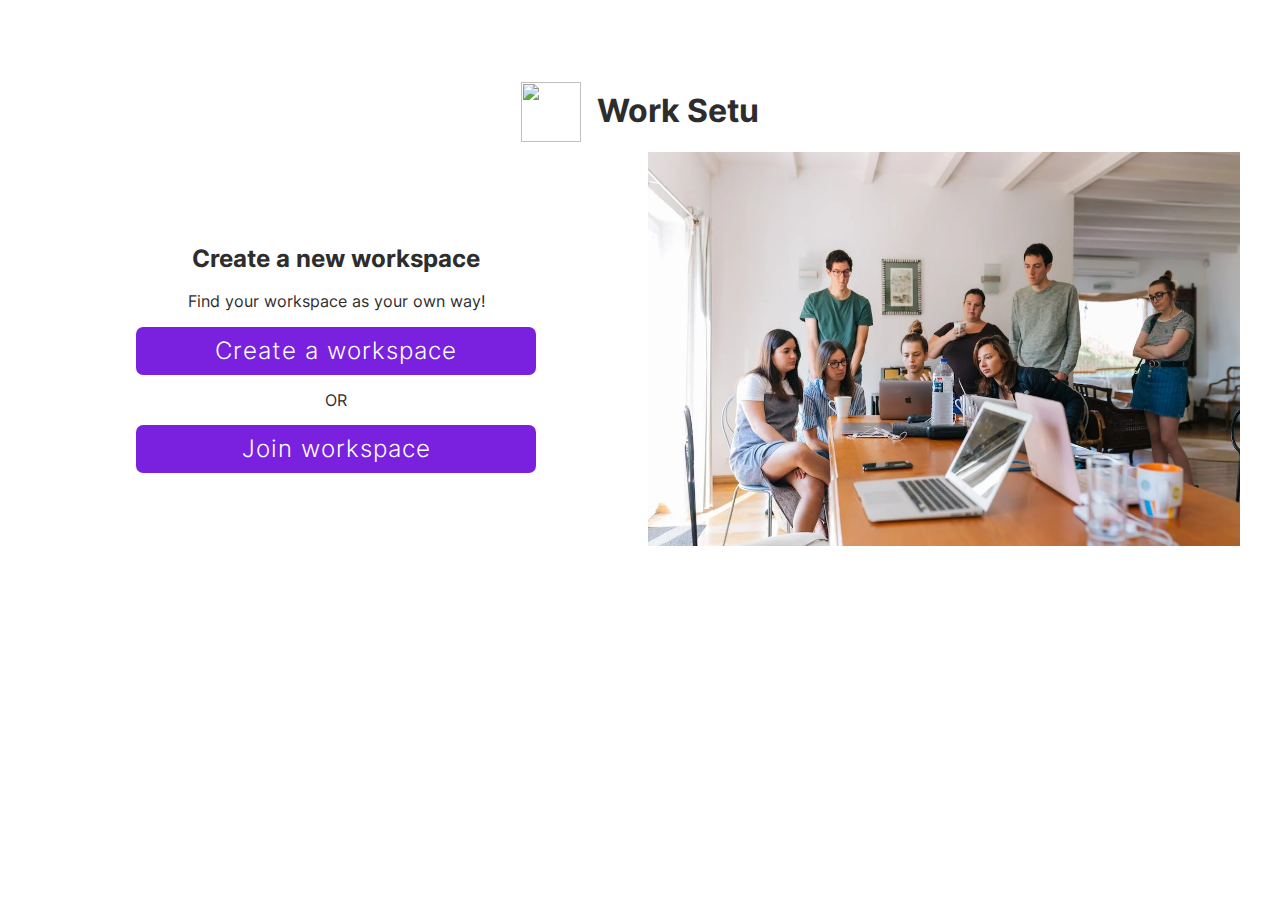
==== create.html @ 13311971 "worksetu pages" ====
<!DOCTYPE html>
<html lang="en">

<head>
    <meta charset="UTF-8">
    <meta name="viewport" content="width=device-width, initial-scale=1.0">
    <title>Document</title>
    <link href="style.css" rel="stylesheet" />
    <style>
        .responsive-box {
            max-width: 100%;
            min-width: 400px;
        }

        /* Medium devices (tablets, 768px and up) */
        @media (max-width: 768px) {
            .responsive-box {
                width: calc(100vw - 2em);
                min-width: 200px;
            }
        }
    </style>
</head>

<body>
    <div class="container">
        <div style="display: flex;justify-content: center;align-items: center;gap: 1em;margin-top: 3em;">
            <img src="https://vikrammali.github.io/slack_clone/img/chat.png" style="width: 60px; height: 60px;" />
            <h1>Work Setu</h1>
        </div>
        <div style="display: flex;align-items: center;flex-wrap: wrap;gap: 1em;">
            <div style="flex: 1; display: flex; align-items: center; justify-content: center;">
                <div class="responsive-box">
                    <h2 style="text-align: center;">Create a new workspace</h2>
                    <p style="text-align: center;"> Find your workspace as your own way!</p>
                    <a class="button" href="step1.html"> Create a workspace</a>
                    <p style="text-align: center;">OR</p>
                    <a class="button" href="otp.html"> Join workspace</a>
                </div>
            </div>
            <div style="flex: 1; display: flex; align-items: center; justify-content: center;">
                <img class="responsive-box"
                    src="workplace.webp" />
            </div>
        </div>
    </div>
</body>

</html>
---- style.css ----
@import "normalize.css";

@font-face {
    font-family: 'Inter';
    src: url(/Inter.ttf);
    font-display: swap;
}
:root {
    font-family: 'Inter', 'Segoe UI', Tahoma, Geneva, Verdana, sans-serif;
    --primary-color: #7921de;
    --primary-text-color: #ffffff;
    --text-color : #2d2d2d;
    --bg-color : #ffffff;
}

body{
    background-color: var(--bg-color);
    color: var(--text-color);
}

img{
    max-width: 100%;
    width: auto;
    max-height: 100%;
    height: auto;
}

.container {
    margin: auto;
    padding: 1.5em;
    max-width: 1200px;
}

.center-form {
    margin: auto;
    display: flex;
    flex-direction: column;
    width: 400px;
    max-width: calc(100% - 2em);
    margin-top: 10vh;
    box-shadow: 0 5px 10px rgba(0, 0, 0, 0.3);
    border-radius: 5px;
    padding: 3em 1em;
}

.input {
    line-height: 1.87em;
    display: flex;
    align-items: center;
    border: 2px solid var(--text-color);
    border-radius: 0.3em;
    outline: none;
    padding: 0;
    padding-left: 0.5em;
    font-size: 1.5rem;
    margin-bottom: 1em;
}

.input:focus {
    border: 2px solid var(--primary-color);
}

.button{
    color: var(--primary-text-color);
    background: var(--primary-color);
    font-size: 1.5rem;
    font-weight: 300;
    letter-spacing: 1px;
    cursor: pointer;
    border: none;
    border-radius: 0.3em;
    display: flex;
    align-items: center;
    justify-content: center;
    height: 2em;
    padding: 0 3em;
    white-space: nowrap;
    text-decoration: none;
}

/* Medium devices (tablets, 768px and up) */
@media (max-width: 768px) {
    .center-form {
        box-shadow: none;
    }
    .container {
        margin: auto;
        padding-left: 1em;
        padding-right: 1em;
        max-width: calc(100% - 2em);
    }
}
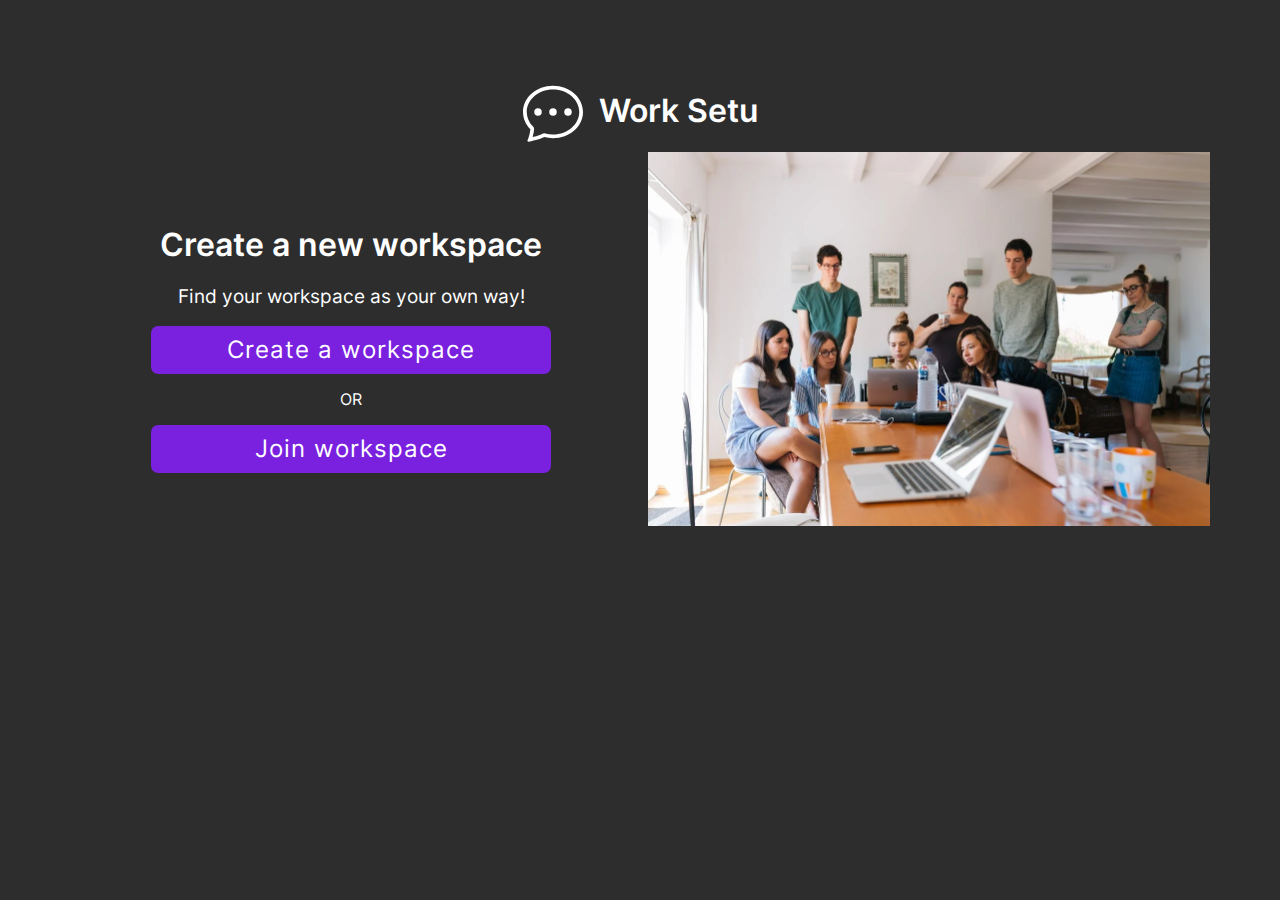
==== commit 6ce7b61b: "ui updates" ====
--- a/create.html
+++ b/create.html
@@ -22,17 +22,20 @@
     </style>
 </head>
 
-<body>
+<body class="dark">
     <div class="container">
         <div style="display: flex;justify-content: center;align-items: center;gap: 1em;margin-top: 3em;">
-            <img src="https://vikrammali.github.io/slack_clone/img/chat.png" style="width: 60px; height: 60px;" />
+            <svg xmlns="http://www.w3.org/2000/svg" width="60" height="60" fill="currentColor" class="bi bi-chat-dots" viewBox="0 0 16 16">
+                <path d="M5 8a1 1 0 1 1-2 0 1 1 0 0 1 2 0zm4 0a1 1 0 1 1-2 0 1 1 0 0 1 2 0zm3 1a1 1 0 1 0 0-2 1 1 0 0 0 0 2z"/>
+                <path d="m2.165 15.803.02-.004c1.83-.363 2.948-.842 3.468-1.105A9.06 9.06 0 0 0 8 15c4.418 0 8-3.134 8-7s-3.582-7-8-7-8 3.134-8 7c0 1.76.743 3.37 1.97 4.6a10.437 10.437 0 0 1-.524 2.318l-.003.011a10.722 10.722 0 0 1-.244.637c-.079.186.074.394.273.362a21.673 21.673 0 0 0 .693-.125zm.8-3.108a1 1 0 0 0-.287-.801C1.618 10.83 1 9.468 1 8c0-3.192 3.004-6 7-6s7 2.808 7 6c0 3.193-3.004 6-7 6a8.06 8.06 0 0 1-2.088-.272 1 1 0 0 0-.711.074c-.387.196-1.24.57-2.634.893a10.97 10.97 0 0 0 .398-2z"/>
+              </svg>
             <h1>Work Setu</h1>
         </div>
         <div style="display: flex;align-items: center;flex-wrap: wrap;gap: 1em;">
             <div style="flex: 1; display: flex; align-items: center; justify-content: center;">
                 <div class="responsive-box">
-                    <h2 style="text-align: center;">Create a new workspace</h2>
-                    <p style="text-align: center;"> Find your workspace as your own way!</p>
+                    <h1 style="text-align: center;">Create a new workspace</h1>
+                    <p style="text-align: center;font-size:1.2em"> Find your workspace as your own way!</p>
                     <a class="button" href="step1.html"> Create a workspace</a>
                     <p style="text-align: center;">OR</p>
                     <a class="button" href="otp.html"> Join workspace</a>
--- a/style.css
+++ b/style.css
@@ -2,7 +2,7 @@
 
 @font-face {
     font-family: 'Inter';
-    src: url(/Inter.ttf);
+    src: url(Inter.ttf);
     font-display: swap;
 }
 :root {
@@ -10,13 +10,33 @@
     --primary-color: #7921de;
     --primary-text-color: #ffffff;
     --text-color : #2d2d2d;
+    --sub-text-color: #4c4a58;
     --bg-color : #ffffff;
+}
+
+.dark{
+    --bg-color : #2d2d2d;
+    --text-color : #ffffff;
+    --sub-text-color: #cfcfcf;
 }
 
 body{
     background-color: var(--bg-color);
     color: var(--text-color);
 }
+h1{
+    font-weight: 600; 
+}
+h2{
+    color:  var(--sub-text-color);
+    font-weight: 500;
+}
+
+.input::placeholder {
+    padding:0.5em;
+    color: #999999; /* Placeholder text color */
+    font-size: 0.9em; /* Placeholder text style */
+  }
 
 img{
     max-width: 100%;
@@ -28,7 +48,7 @@
 .container {
     margin: auto;
     padding: 1.5em;
-    max-width: 1200px;
+    max-width: 1140px;
 }
 
 .center-form {
@@ -54,6 +74,9 @@
     padding-left: 0.5em;
     font-size: 1.5rem;
     margin-bottom: 1em;
+    background-color: var(--bg-color);
+    border-color: var(--sub-text-color);
+    color: var(--text-color);
 }
 
 .input:focus {
@@ -64,7 +87,7 @@
     color: var(--primary-text-color);
     background: var(--primary-color);
     font-size: 1.5rem;
-    font-weight: 300;
+    font-weight: 400;
     letter-spacing: 1px;
     cursor: pointer;
     border: none;
@@ -76,6 +99,15 @@
     padding: 0 3em;
     white-space: nowrap;
     text-decoration: none;
+}
+
+.steps_heading{
+    display: flex;
+    align-items: center;
+    gap: 1em;
+    text-decoration: none;
+    color: var(--text-color);
+    padding: 1em 0;
 }
 
 /* Medium devices (tablets, 768px and up) */
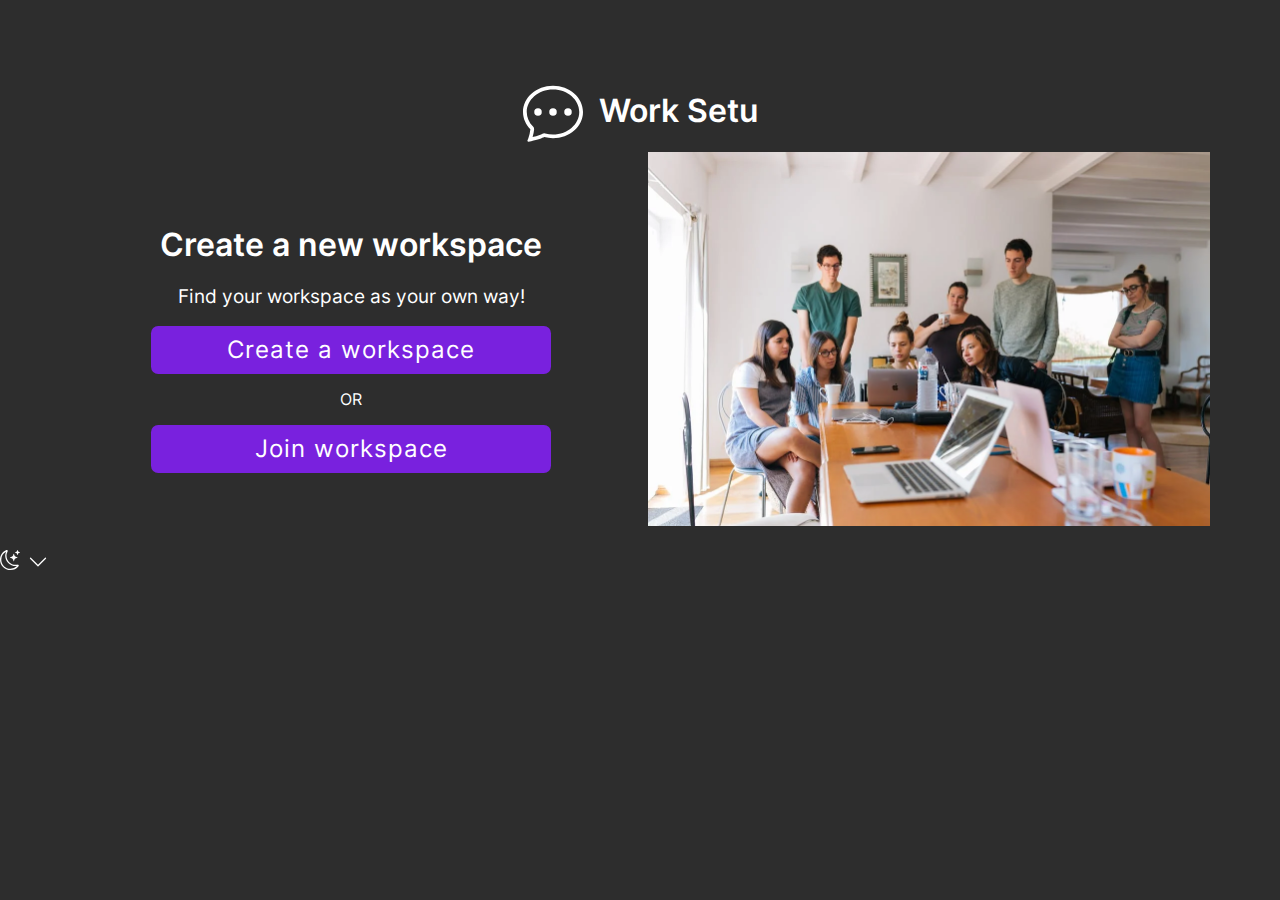
==== commit 92c53a80: "added dark mode icons" ====
--- a/create.html
+++ b/create.html
@@ -47,6 +47,53 @@
             </div>
         </div>
     </div>
+
+     <!-- dark mode -->
+    <div class="dark-mode-toggle">
+        <div class="dark-mode-icons">
+            <div class="active" style="display: flex; gap: 0.5em; align-items: center">
+                <div class="active-theme">
+                    <svg xmlns="http://www.w3.org/2000/svg" width="20" height="20" fill="currentColor"
+                        class="bi bi-moon-stars" viewBox="0 0 16 16">
+                        <path
+                        d="M6 .278a.768.768 0 0 1 .08.858 7.208 7.208 0 0 0-.878 3.46c0 4.021 3.278 7.277 7.318 7.277.527 0 1.04-.055 1.533-.16a.787.787 0 0 1 .81.316.733.733 0 0 1-.031.893A8.349 8.349 0 0 1 8.344 16C3.734 16 0 12.286 0 7.71 0 4.266 2.114 1.312 5.124.06A.752.752 0 0 1 6 .278zM4.858 1.311A7.269 7.269 0 0 0 1.025 7.71c0 4.02 3.279 7.276 7.319 7.276a7.316 7.316 0 0 0 5.205-2.162c-.337.042-.68.063-1.029.063-4.61 0-8.343-3.714-8.343-8.29 0-1.167.242-2.278.681-3.286z" />
+                    <path
+                        d="M10.794 3.148a.217.217 0 0 1 .412 0l.387 1.162c.173.518.579.924 1.097 1.097l1.162.387a.217.217 0 0 1 0 .412l-1.162.387a1.734 1.734 0 0 0-1.097 1.097l-.387 1.162a.217.217 0 0 1-.412 0l-.387-1.162A1.734 1.734 0 0 0 9.31 6.593l-1.162-.387a.217.217 0 0 1 0-.412l1.162-.387a1.734 1.734 0 0 0 1.097-1.097l.387-1.162zM13.863.099a.145.145 0 0 1 .274 0l.258.774c.115.346.386.617.732.732l.774.258a.145.145 0 0 1 0 .274l-.774.258a1.156 1.156 0 0 0-.732.732l-.258.774a.145.145 0 0 1-.274 0l-.258-.774a1.156 1.156 0 0 0-.732-.732l-.774-.258a.145.145 0 0 1 0-.274l.774-.258c.346-.115.617-.386.732-.732L13.863.1z" />
+                    </svg>
+                </div>
+                <svg xmlns="http://www.w3.org/2000/svg" width="20" height="20" fill="currentColor"
+                    class="bi bi-chevron-down" viewBox="0 0 16 16">
+                    <path fill-rule="evenodd"
+                        d="M1.646 4.646a.5.5 0 0 1 .708 0L8 10.293l5.646-5.647a.5.5 0 0 1 .708.708l-6 6a.5.5 0 0 1-.708 0l-6-6a.5.5 0 0 1 0-.708z" />
+                </svg>
+            </div>
+            <div class="not-active" style="display: none; flex-direction: column; gap: 0.5em;">
+                <div class="night-theme">
+                    <svg xmlns="http://www.w3.org/2000/svg" width="20" height="20" fill="currentColor"
+                        class="bi bi-moon-stars" viewBox="0 0 16 16">
+                        <path
+                        d="M6 .278a.768.768 0 0 1 .08.858 7.208 7.208 0 0 0-.878 3.46c0 4.021 3.278 7.277 7.318 7.277.527 0 1.04-.055 1.533-.16a.787.787 0 0 1 .81.316.733.733 0 0 1-.031.893A8.349 8.349 0 0 1 8.344 16C3.734 16 0 12.286 0 7.71 0 4.266 2.114 1.312 5.124.06A.752.752 0 0 1 6 .278zM4.858 1.311A7.269 7.269 0 0 0 1.025 7.71c0 4.02 3.279 7.276 7.319 7.276a7.316 7.316 0 0 0 5.205-2.162c-.337.042-.68.063-1.029.063-4.61 0-8.343-3.714-8.343-8.29 0-1.167.242-2.278.681-3.286z" />
+                    <path
+                        d="M10.794 3.148a.217.217 0 0 1 .412 0l.387 1.162c.173.518.579.924 1.097 1.097l1.162.387a.217.217 0 0 1 0 .412l-1.162.387a1.734 1.734 0 0 0-1.097 1.097l-.387 1.162a.217.217 0 0 1-.412 0l-.387-1.162A1.734 1.734 0 0 0 9.31 6.593l-1.162-.387a.217.217 0 0 1 0-.412l1.162-.387a1.734 1.734 0 0 0 1.097-1.097l.387-1.162zM13.863.099a.145.145 0 0 1 .274 0l.258.774c.115.346.386.617.732.732l.774.258a.145.145 0 0 1 0 .274l-.774.258a1.156 1.156 0 0 0-.732.732l-.258.774a.145.145 0 0 1-.274 0l-.258-.774a1.156 1.156 0 0 0-.732-.732l-.774-.258a.145.145 0 0 1 0-.274l.774-.258c.346-.115.617-.386.732-.732L13.863.1z" />
+                    </svg>
+                </div>
+                <div class="light-theme">
+                    <svg xmlns="http://www.w3.org/2000/svg" width="20" height="20" fill="currentColor"
+                        class="bi bi-brightness-high-fill" viewBox="0 0 16 16">
+                        <path
+                        d="M12 8a4 4 0 1 1-8 0 4 4 0 0 1 8 0zM8 0a.5.5 0 0 1 .5.5v2a.5.5 0 0 1-1 0v-2A.5.5 0 0 1 8 0zm0 13a.5.5 0 0 1 .5.5v2a.5.5 0 0 1-1 0v-2A.5.5 0 0 1 8 13zm8-5a.5.5 0 0 1-.5.5h-2a.5.5 0 0 1 0-1h2a.5.5 0 0 1 .5.5zM3 8a.5.5 0 0 1-.5.5h-2a.5.5 0 0 1 0-1h2A.5.5 0 0 1 3 8zm10.657-5.657a.5.5 0 0 1 0 .707l-1.414 1.415a.5.5 0 1 1-.707-.708l1.414-1.414a.5.5 0 0 1 .707 0zm-9.193 9.193a.5.5 0 0 1 0 .707L3.05 13.657a.5.5 0 0 1-.707-.707l1.414-1.414a.5.5 0 0 1 .707 0zm9.193 2.121a.5.5 0 0 1-.707 0l-1.414-1.414a.5.5 0 0 1 .707-.707l1.414 1.414a.5.5 0 0 1 0 .707zM4.464 4.465a.5.5 0 0 1-.707 0L2.343 3.05a.5.5 0 1 1 .707-.707l1.414 1.414a.5.5 0 0 1 0 .708z" />
+                    </svg>
+                </div>
+                <div class="system-default">
+                    <svg xmlns="http://www.w3.org/2000/svg" width="20" height="20" fill="currentColor"
+                        class="bi bi-mask" viewBox="0 0 16 16">
+                        <path
+                        d="M6.225 1.227A7.5 7.5 0 0 1 10.5 8a7.5 7.5 0 0 1-4.275 6.773 7 7 0 1 0 0-13.546zM4.187.966a8 8 0 1 1 7.627 14.069A8 8 0 0 1 4.186.964z" />
+                    </svg>
+                </div>
+            </div>
+        </div>
+    </div>
 </body>
 
-</html>+</html>
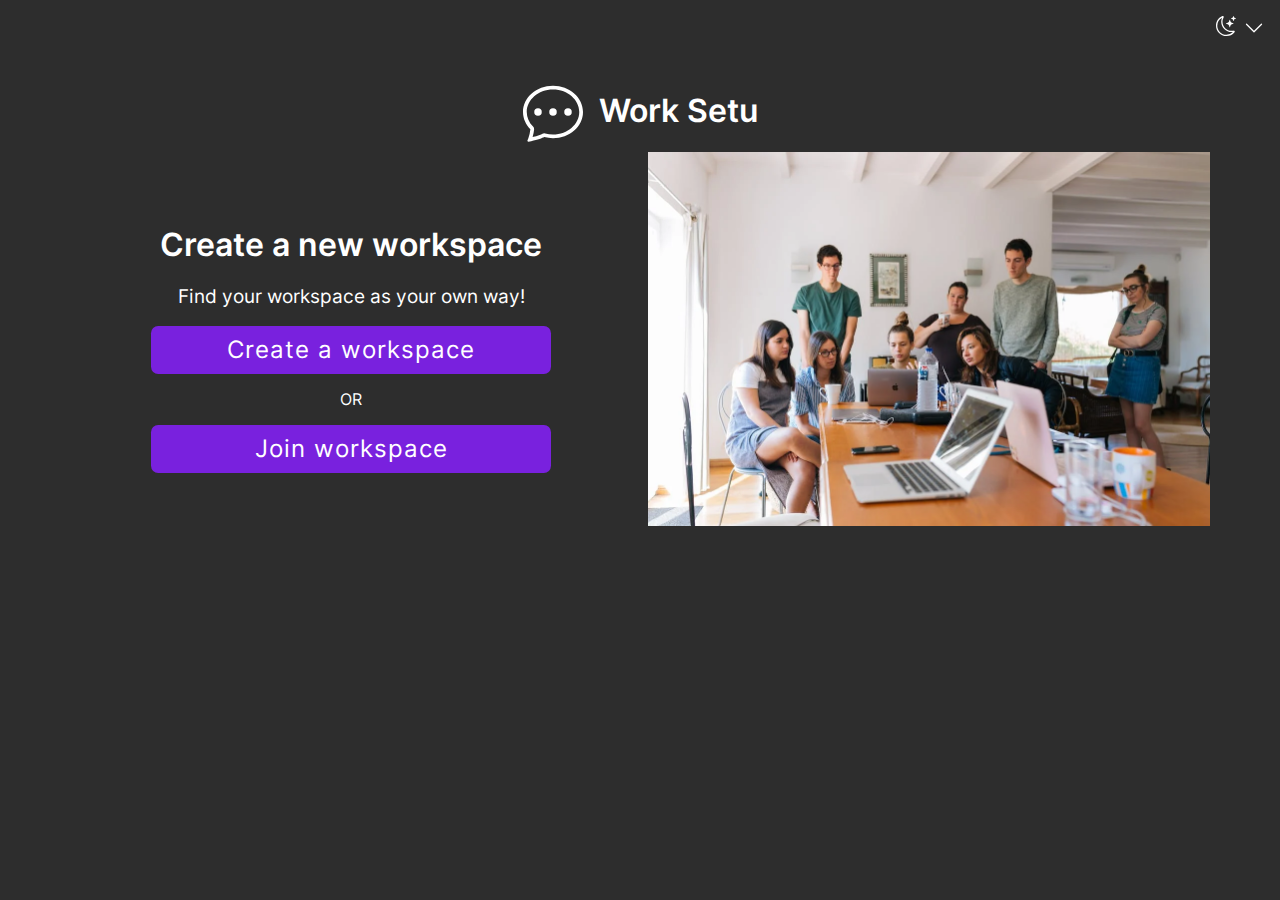
==== commit 080565ed: "script and dark mode both added" ====
--- a/create.html
+++ b/create.html
@@ -94,6 +94,52 @@
             </div>
         </div>
     </div>
+<!--dark mode script -->
+      <script>
+        // Dark mode feature   dark mode, light mode , system default
+
+        const toggleButton = document.querySelector('.dark-mode-toggle');
+        const activeIcons = toggleButton.querySelector('.active');
+        const inactiveIcons = toggleButton.querySelector('.not-active');
+        const body = document.body;
+
+        toggleButton.addEventListener('click', function () {
+            if (inactiveIcons.style.display === 'none') {
+                inactiveIcons.style.display = 'flex';
+            } else {
+                inactiveIcons.style.display = 'none';
+            }
+        });
+
+        const notActiveIcons = document.querySelectorAll('.not-active > div');
+
+        notActiveIcons.forEach(function (icon) {
+            icon.addEventListener('click', function () {
+                const selectedIcon = icon.querySelector('svg');
+                const activeIcon = activeIcons.querySelector('.active-theme > svg');
+                activeIcon.replaceWith(selectedIcon.cloneNode(true));
+                inactiveIcons.style.display = 'none';
+                if (icon.classList.contains('light-theme')) {
+                    body.classList.remove('dark');
+                } else if (icon.classList.contains('system-default')) {
+                    if (window.matchMedia('(prefers-color-scheme: dark)').matches) {
+                        body.classList.add('dark');
+                    } else {
+                        body.classList.remove('dark');
+                    }
+                } else {
+                    body.classList.add('dark');
+                }
+            });
+        });
+
+
+        document.addEventListener('click', function (event) {
+            if (!toggleButton.contains(event.target)) {
+                inactiveIcons.style.display = 'none';
+            }
+        });
+    </script>
 </body>
 
 </html>
--- a/style.css
+++ b/style.css
@@ -121,4 +121,24 @@
         padding-right: 1em;
         max-width: calc(100% - 2em);
     }
-}+}
+
+
+/* Dark mode button css */
+.dark-mode-toggle {
+    position: fixed;
+    top: 1em;
+    right: 1em;
+    display: flex;
+    align-items: center;
+    cursor: pointer;
+}
+.dark-mode{
+    align-items: center;
+}
+.dark-mode-icons {
+    display: flex;
+    flex-direction: column;
+    gap: 0.5em;
+    transition: 0.1s;
+}
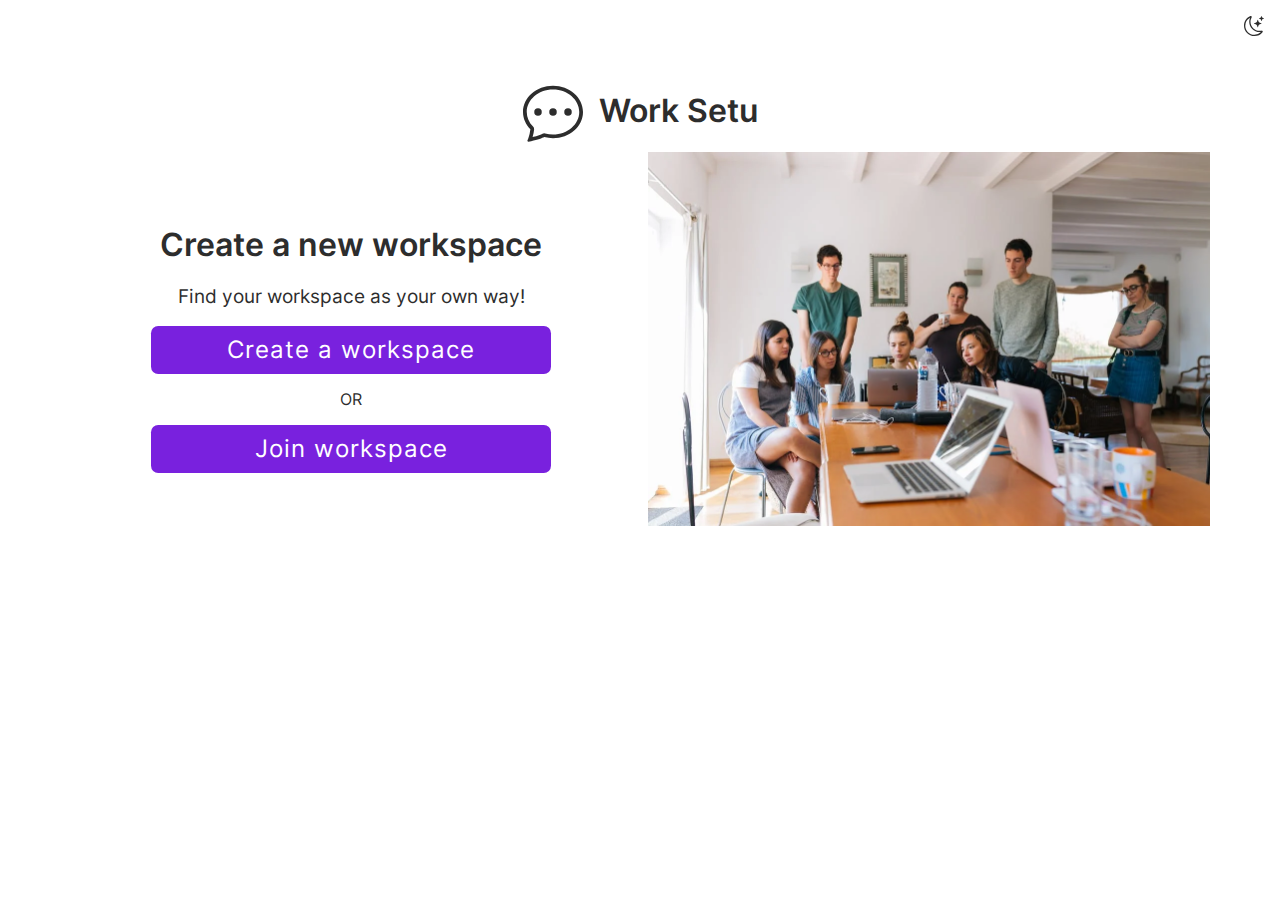
==== commit 7af11f61: "dark-mode updated (reduced code)" ====
--- a/create.html
+++ b/create.html
@@ -22,7 +22,7 @@
     </style>
 </head>
 
-<body class="dark">
+<body>
     <div class="container">
         <div style="display: flex;justify-content: center;align-items: center;gap: 1em;margin-top: 3em;">
             <svg xmlns="http://www.w3.org/2000/svg" width="60" height="60" fill="currentColor" class="bi bi-chat-dots" viewBox="0 0 16 16">
@@ -48,98 +48,24 @@
         </div>
     </div>
 
-     <!-- dark mode -->
-    <div class="dark-mode-toggle">
-        <div class="dark-mode-icons">
-            <div class="active" style="display: flex; gap: 0.5em; align-items: center">
-                <div class="active-theme">
-                    <svg xmlns="http://www.w3.org/2000/svg" width="20" height="20" fill="currentColor"
-                        class="bi bi-moon-stars" viewBox="0 0 16 16">
-                        <path
+  
+      <!-- dark mode -->
+    <div class="dark-mode-toggle" style=" position: fixed; top: 1em;  right: 1em; cursor: pointer;">
+            <div class="active-theme">
+                <svg title="night-mode" xmlns="http://www.w3.org/2000/svg" width="20" height="20" fill="currentColor"
+                    class="bi bi-moon-stars" viewBox="0 0 16 16">
+                    <path
                         d="M6 .278a.768.768 0 0 1 .08.858 7.208 7.208 0 0 0-.878 3.46c0 4.021 3.278 7.277 7.318 7.277.527 0 1.04-.055 1.533-.16a.787.787 0 0 1 .81.316.733.733 0 0 1-.031.893A8.349 8.349 0 0 1 8.344 16C3.734 16 0 12.286 0 7.71 0 4.266 2.114 1.312 5.124.06A.752.752 0 0 1 6 .278zM4.858 1.311A7.269 7.269 0 0 0 1.025 7.71c0 4.02 3.279 7.276 7.319 7.276a7.316 7.316 0 0 0 5.205-2.162c-.337.042-.68.063-1.029.063-4.61 0-8.343-3.714-8.343-8.29 0-1.167.242-2.278.681-3.286z" />
                     <path
                         d="M10.794 3.148a.217.217 0 0 1 .412 0l.387 1.162c.173.518.579.924 1.097 1.097l1.162.387a.217.217 0 0 1 0 .412l-1.162.387a1.734 1.734 0 0 0-1.097 1.097l-.387 1.162a.217.217 0 0 1-.412 0l-.387-1.162A1.734 1.734 0 0 0 9.31 6.593l-1.162-.387a.217.217 0 0 1 0-.412l1.162-.387a1.734 1.734 0 0 0 1.097-1.097l.387-1.162zM13.863.099a.145.145 0 0 1 .274 0l.258.774c.115.346.386.617.732.732l.774.258a.145.145 0 0 1 0 .274l-.774.258a1.156 1.156 0 0 0-.732.732l-.258.774a.145.145 0 0 1-.274 0l-.258-.774a1.156 1.156 0 0 0-.732-.732l-.774-.258a.145.145 0 0 1 0-.274l.774-.258c.346-.115.617-.386.732-.732L13.863.1z" />
-                    </svg>
-                </div>
-                <svg xmlns="http://www.w3.org/2000/svg" width="20" height="20" fill="currentColor"
-                    class="bi bi-chevron-down" viewBox="0 0 16 16">
-                    <path fill-rule="evenodd"
-                        d="M1.646 4.646a.5.5 0 0 1 .708 0L8 10.293l5.646-5.647a.5.5 0 0 1 .708.708l-6 6a.5.5 0 0 1-.708 0l-6-6a.5.5 0 0 1 0-.708z" />
                 </svg>
             </div>
-            <div class="not-active" style="display: none; flex-direction: column; gap: 0.5em;">
-                <div class="night-theme">
-                    <svg xmlns="http://www.w3.org/2000/svg" width="20" height="20" fill="currentColor"
-                        class="bi bi-moon-stars" viewBox="0 0 16 16">
-                        <path
-                        d="M6 .278a.768.768 0 0 1 .08.858 7.208 7.208 0 0 0-.878 3.46c0 4.021 3.278 7.277 7.318 7.277.527 0 1.04-.055 1.533-.16a.787.787 0 0 1 .81.316.733.733 0 0 1-.031.893A8.349 8.349 0 0 1 8.344 16C3.734 16 0 12.286 0 7.71 0 4.266 2.114 1.312 5.124.06A.752.752 0 0 1 6 .278zM4.858 1.311A7.269 7.269 0 0 0 1.025 7.71c0 4.02 3.279 7.276 7.319 7.276a7.316 7.316 0 0 0 5.205-2.162c-.337.042-.68.063-1.029.063-4.61 0-8.343-3.714-8.343-8.29 0-1.167.242-2.278.681-3.286z" />
-                    <path
-                        d="M10.794 3.148a.217.217 0 0 1 .412 0l.387 1.162c.173.518.579.924 1.097 1.097l1.162.387a.217.217 0 0 1 0 .412l-1.162.387a1.734 1.734 0 0 0-1.097 1.097l-.387 1.162a.217.217 0 0 1-.412 0l-.387-1.162A1.734 1.734 0 0 0 9.31 6.593l-1.162-.387a.217.217 0 0 1 0-.412l1.162-.387a1.734 1.734 0 0 0 1.097-1.097l.387-1.162zM13.863.099a.145.145 0 0 1 .274 0l.258.774c.115.346.386.617.732.732l.774.258a.145.145 0 0 1 0 .274l-.774.258a1.156 1.156 0 0 0-.732.732l-.258.774a.145.145 0 0 1-.274 0l-.258-.774a1.156 1.156 0 0 0-.732-.732l-.774-.258a.145.145 0 0 1 0-.274l.774-.258c.346-.115.617-.386.732-.732L13.863.1z" />
-                    </svg>
-                </div>
-                <div class="light-theme">
-                    <svg xmlns="http://www.w3.org/2000/svg" width="20" height="20" fill="currentColor"
-                        class="bi bi-brightness-high-fill" viewBox="0 0 16 16">
-                        <path
-                        d="M12 8a4 4 0 1 1-8 0 4 4 0 0 1 8 0zM8 0a.5.5 0 0 1 .5.5v2a.5.5 0 0 1-1 0v-2A.5.5 0 0 1 8 0zm0 13a.5.5 0 0 1 .5.5v2a.5.5 0 0 1-1 0v-2A.5.5 0 0 1 8 13zm8-5a.5.5 0 0 1-.5.5h-2a.5.5 0 0 1 0-1h2a.5.5 0 0 1 .5.5zM3 8a.5.5 0 0 1-.5.5h-2a.5.5 0 0 1 0-1h2A.5.5 0 0 1 3 8zm10.657-5.657a.5.5 0 0 1 0 .707l-1.414 1.415a.5.5 0 1 1-.707-.708l1.414-1.414a.5.5 0 0 1 .707 0zm-9.193 9.193a.5.5 0 0 1 0 .707L3.05 13.657a.5.5 0 0 1-.707-.707l1.414-1.414a.5.5 0 0 1 .707 0zm9.193 2.121a.5.5 0 0 1-.707 0l-1.414-1.414a.5.5 0 0 1 .707-.707l1.414 1.414a.5.5 0 0 1 0 .707zM4.464 4.465a.5.5 0 0 1-.707 0L2.343 3.05a.5.5 0 1 1 .707-.707l1.414 1.414a.5.5 0 0 1 0 .708z" />
-                    </svg>
-                </div>
-                <div class="system-default">
-                    <svg xmlns="http://www.w3.org/2000/svg" width="20" height="20" fill="currentColor"
-                        class="bi bi-mask" viewBox="0 0 16 16">
-                        <path
-                        d="M6.225 1.227A7.5 7.5 0 0 1 10.5 8a7.5 7.5 0 0 1-4.275 6.773 7 7 0 1 0 0-13.546zM4.187.966a8 8 0 1 1 7.627 14.069A8 8 0 0 1 4.186.964z" />
-                    </svg>
-                </div>
-            </div>
-        </div>
     </div>
-<!--dark mode script -->
-      <script>
-        // Dark mode feature   dark mode, light mode , system default
 
-        const toggleButton = document.querySelector('.dark-mode-toggle');
-        const activeIcons = toggleButton.querySelector('.active');
-        const inactiveIcons = toggleButton.querySelector('.not-active');
-        const body = document.body;
-
-        toggleButton.addEventListener('click', function () {
-            if (inactiveIcons.style.display === 'none') {
-                inactiveIcons.style.display = 'flex';
-            } else {
-                inactiveIcons.style.display = 'none';
-            }
-        });
-
-        const notActiveIcons = document.querySelectorAll('.not-active > div');
-
-        notActiveIcons.forEach(function (icon) {
-            icon.addEventListener('click', function () {
-                const selectedIcon = icon.querySelector('svg');
-                const activeIcon = activeIcons.querySelector('.active-theme > svg');
-                activeIcon.replaceWith(selectedIcon.cloneNode(true));
-                inactiveIcons.style.display = 'none';
-                if (icon.classList.contains('light-theme')) {
-                    body.classList.remove('dark');
-                } else if (icon.classList.contains('system-default')) {
-                    if (window.matchMedia('(prefers-color-scheme: dark)').matches) {
-                        body.classList.add('dark');
-                    } else {
-                        body.classList.remove('dark');
-                    }
-                } else {
-                    body.classList.add('dark');
-                }
-            });
-        });
+    <!--dark mode script -->
+    <script src="darkmode.js"></script>
 
 
-        document.addEventListener('click', function (event) {
-            if (!toggleButton.contains(event.target)) {
-                inactiveIcons.style.display = 'none';
-            }
-        });
-    </script>
 </body>
 
 </html>
